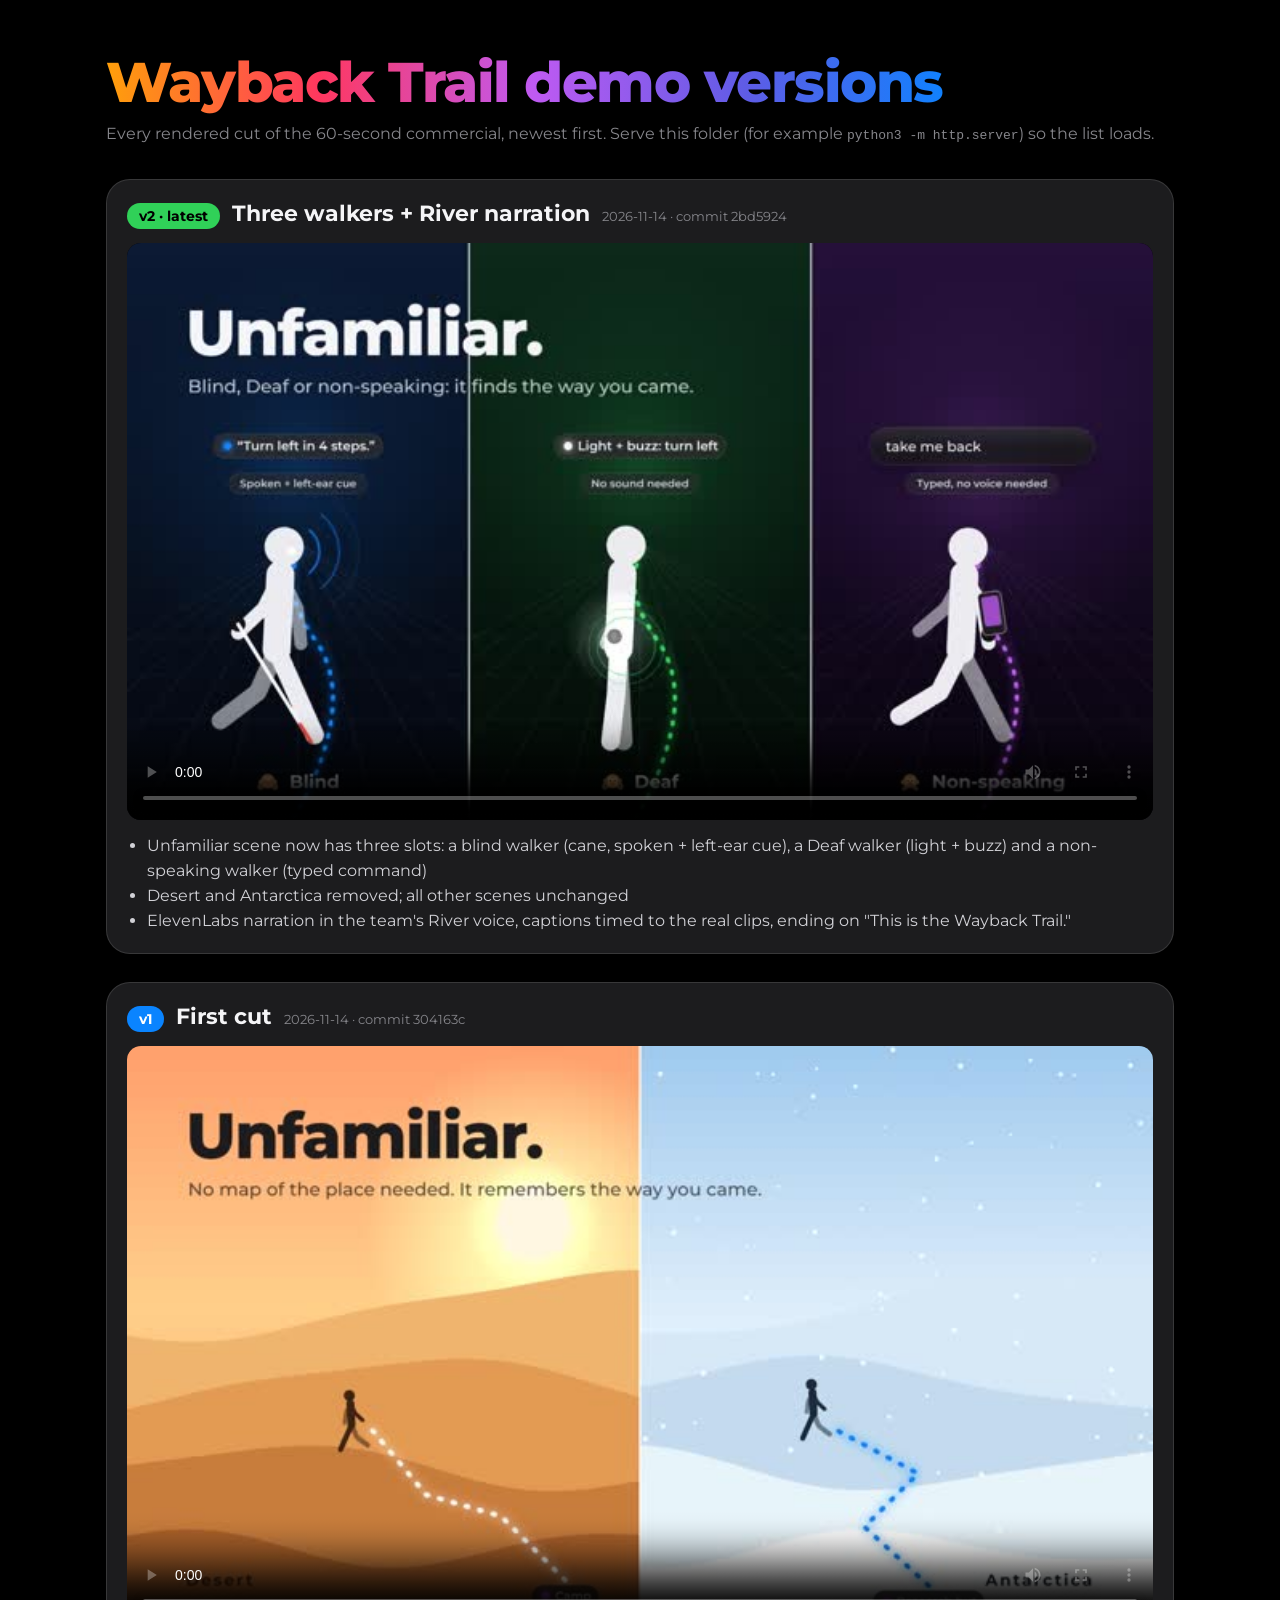
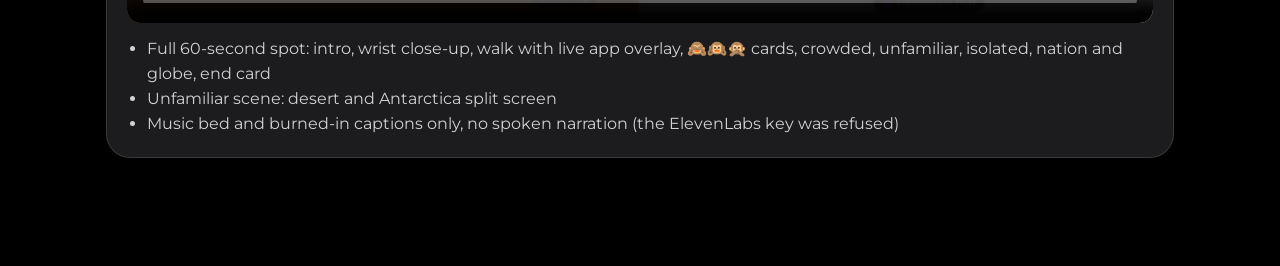
==== demo-versions/index.html @ 61a71b4c "Add demo-versions/: every cut of the commercial, with notes and a viewer v1 (desert/Antarctica, musi" ====
<!doctype html>
<html lang="en">
<head>
<meta charset="utf-8">
<meta name="viewport" content="width=device-width, initial-scale=1">
<title>Demo Versions</title>
<link href="https://fonts.googleapis.com/css2?family=Montserrat:wght@400;500;600;700;800&display=swap" rel="stylesheet">
<style>
  :root { --bg:#000; --card:#1c1c1e; --line:rgba(255,255,255,.12); --fg:#f5f5f7; --muted:#86868b; --blue:#0a84ff; }
  * { box-sizing: border-box; }
  body { margin:0; background:var(--bg); color:var(--fg); font-family:"Montserrat", system-ui, sans-serif; }
  main { max-width:1100px; margin:0 auto; padding:48px 16px 80px; }
  h1 { font-size:clamp(32px, 6vw, 56px); font-weight:800; letter-spacing:-1.5px; margin:0 0 8px;
       background:linear-gradient(90deg,#ff9f0a,#ff375f,#bf5af2,#5e5ce6,#0a84ff,#64d2ff); -webkit-background-clip:text; background-clip:text; color:transparent; }
  .sub { color:var(--muted); margin:0 0 36px; }
  .v { background:var(--card); border:1px solid var(--line); border-radius:24px; padding:20px; margin-bottom:28px; }
  .head { display:flex; gap:12px; align-items:baseline; flex-wrap:wrap; margin-bottom:14px; }
  .tag { background:var(--blue); color:#fff; font-weight:700; border-radius:999px; padding:4px 12px; font-size:14px; }
  .tag.latest { background:#30d158; color:#000; }
  h2 { margin:0; font-size:22px; font-weight:700; }
  .meta { color:var(--muted); font-size:13px; }
  video { width:100%; border-radius:14px; background:#000; display:block; }
  ul { margin:14px 0 0; padding-left:20px; color:#d1d1d6; line-height:1.55; }
  a { color:var(--blue); }
  .err { color:#ff453a; }
</style>
</head>
<body>
<main>
  <h1>Wayback Trail demo versions</h1>
  <p class="sub">Every rendered cut of the 60-second commercial, newest first. Serve this folder (for example <code>python3 -m http.server</code>) so the list loads.</p>
  <div id="list"></div>
</main>
<script>
fetch("versions.json").then(r => r.json()).then(vs => {
  const list = document.getElementById("list");
  const latest = Math.max(...vs.map(v => v.version));
  vs.slice().sort((a, b) => b.version - a.version).forEach(v => {
    const el = document.createElement("section"); el.className = "v";
    const head = document.createElement("div"); head.className = "head";
    const tag = document.createElement("span"); tag.className = "tag" + (v.version === latest ? " latest" : ""); tag.textContent = "v" + v.version + (v.version === latest ? " · latest" : "");
    const h = document.createElement("h2"); h.textContent = v.title;
    const meta = document.createElement("span"); meta.className = "meta"; meta.textContent = v.date + " · commit " + v.commit;
    head.append(tag, h, meta);
    const vid = document.createElement("video"); vid.controls = true; vid.preload = "metadata"; vid.src = v.file; vid.poster = "thumbs/" + v.file.replace(/\.mp4$/, ".jpg");
    const ul = document.createElement("ul"); v.changes.forEach(c => { const li = document.createElement("li"); li.textContent = c; ul.append(li); });
    el.append(head, vid, ul); list.append(el);
  });
}).catch(() => {
  document.getElementById("list").innerHTML = '<p class="err">Could not load versions.json. Serve this folder over http, or open the .mp4 files directly.</p>';
});
</script>
</body>
</html>
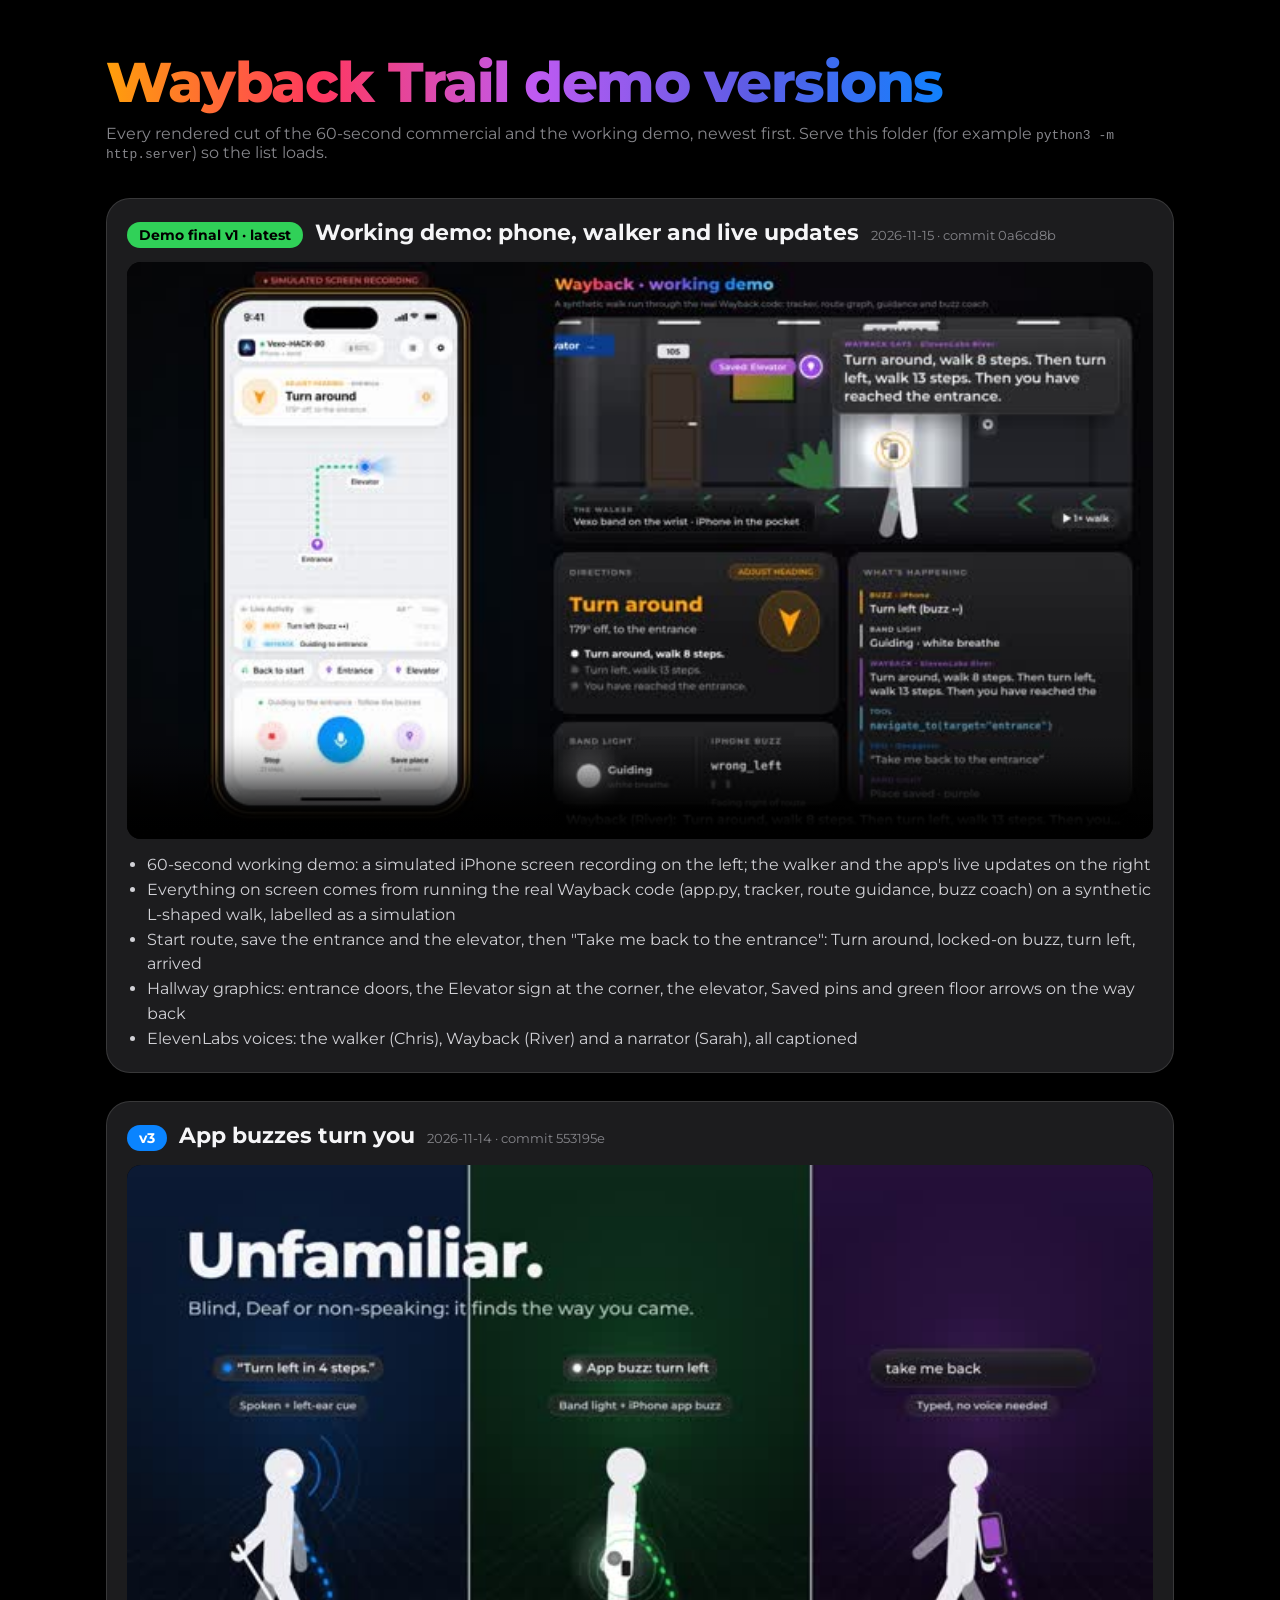
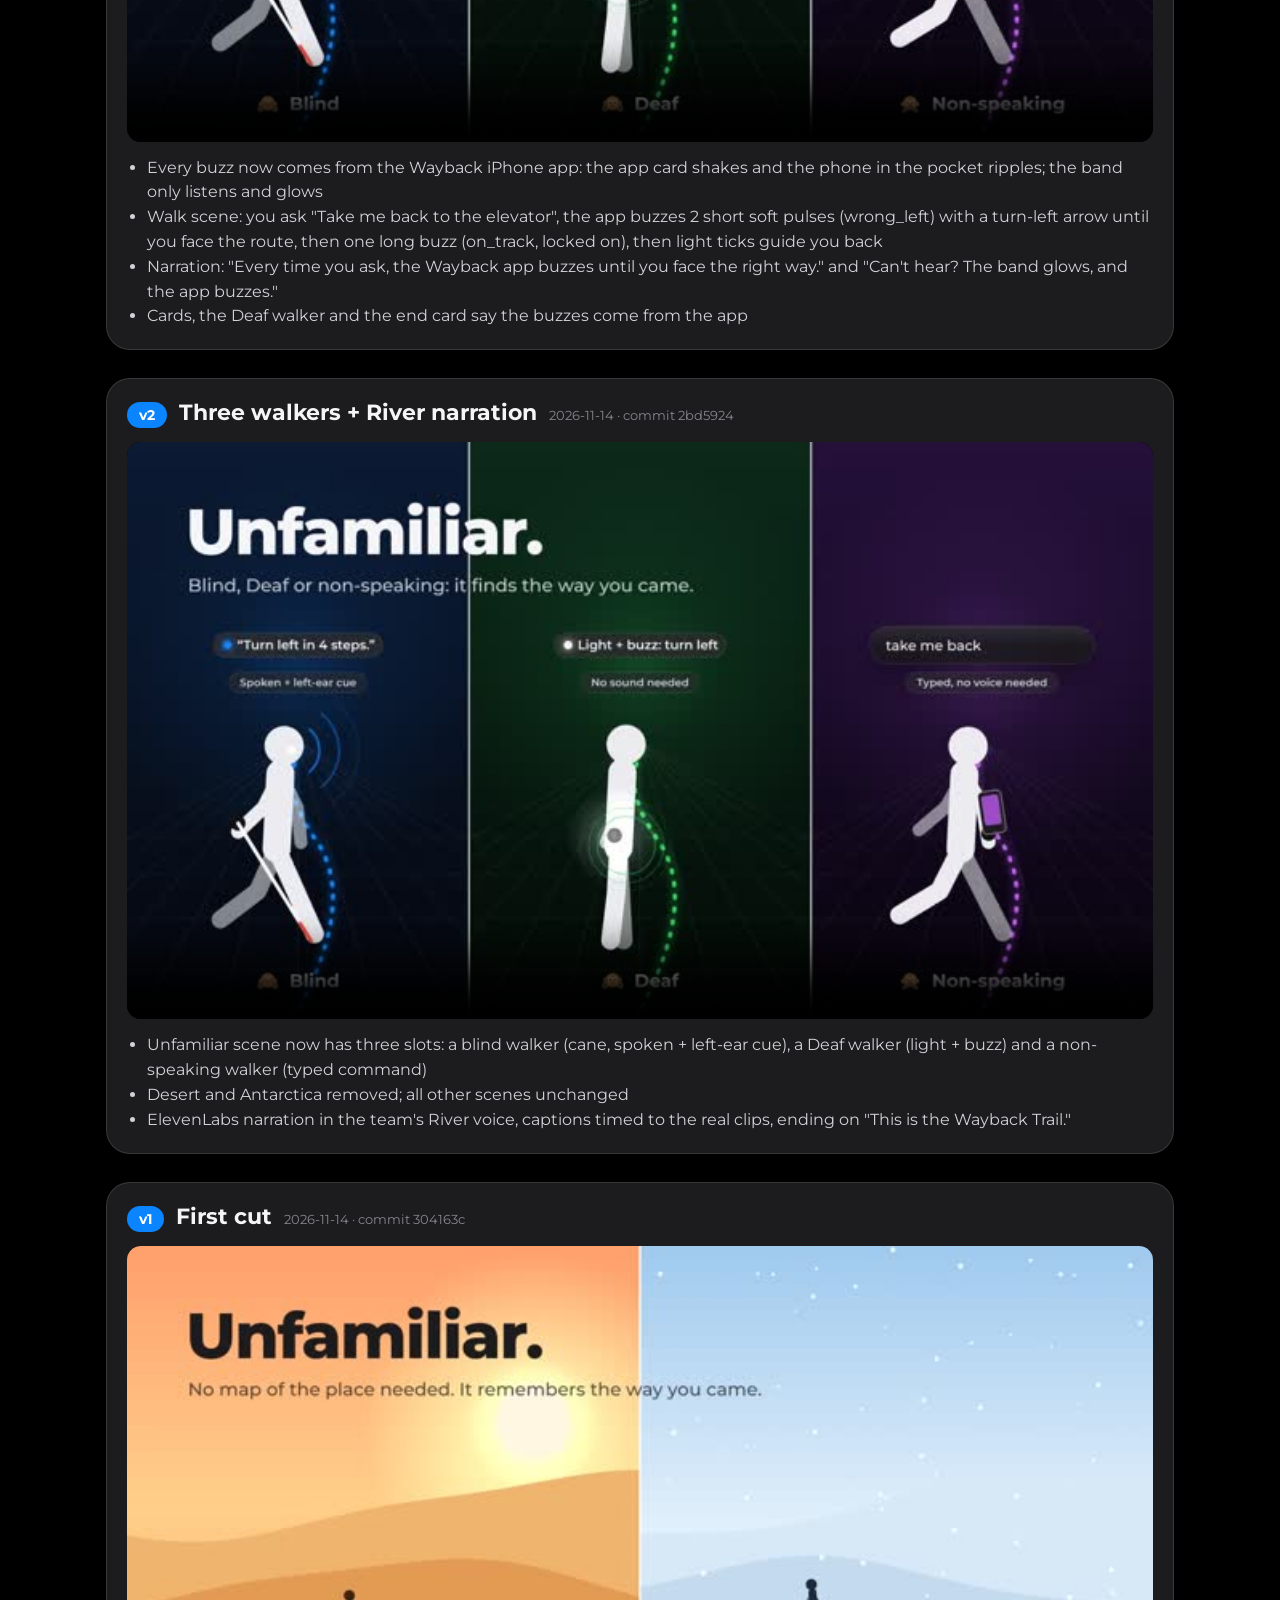
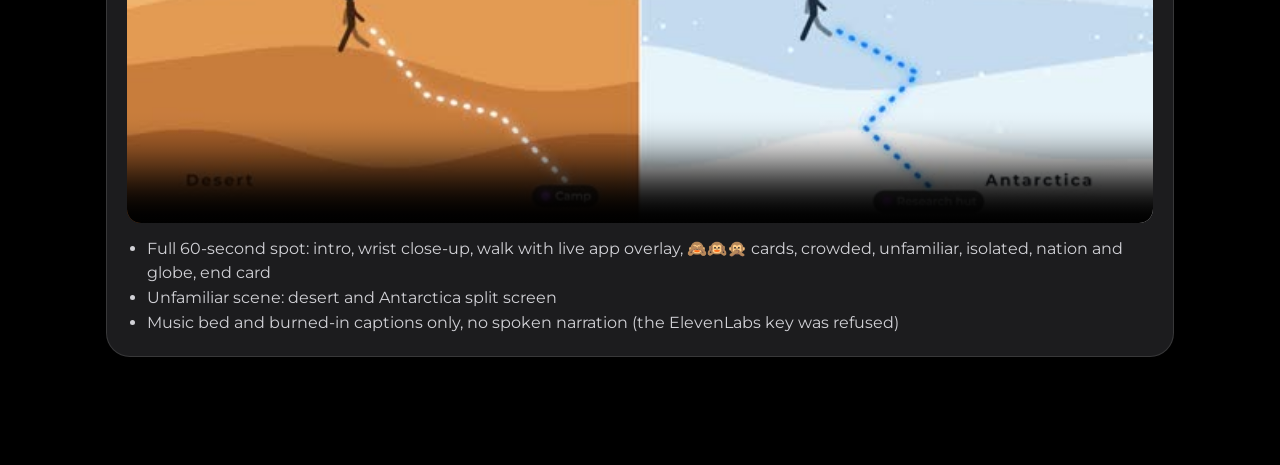
==== commit f452d4d9: "demo-versions: add the working demo as Demo final v1 Co-Authored-By: anjalist08 <anjalist08@gmail.co" ====
--- a/demo-versions/index.html
+++ b/demo-versions/index.html
@@ -28,7 +28,7 @@
 <body>
 <main>
   <h1>Wayback Trail demo versions</h1>
-  <p class="sub">Every rendered cut of the 60-second commercial, newest first. Serve this folder (for example <code>python3 -m http.server</code>) so the list loads.</p>
+  <p class="sub">Every rendered cut of the 60-second commercial and the working demo, newest first. Serve this folder (for example <code>python3 -m http.server</code>) so the list loads.</p>
   <div id="list"></div>
 </main>
 <script>
@@ -38,7 +38,7 @@
   vs.slice().sort((a, b) => b.version - a.version).forEach(v => {
     const el = document.createElement("section"); el.className = "v";
     const head = document.createElement("div"); head.className = "head";
-    const tag = document.createElement("span"); tag.className = "tag" + (v.version === latest ? " latest" : ""); tag.textContent = "v" + v.version + (v.version === latest ? " · latest" : "");
+    const tag = document.createElement("span"); tag.className = "tag" + (v.version === latest ? " latest" : ""); tag.textContent = (v.label || "v" + v.version) + (v.version === latest ? " · latest" : "");
     const h = document.createElement("h2"); h.textContent = v.title;
     const meta = document.createElement("span"); meta.className = "meta"; meta.textContent = v.date + " · commit " + v.commit;
     head.append(tag, h, meta);
